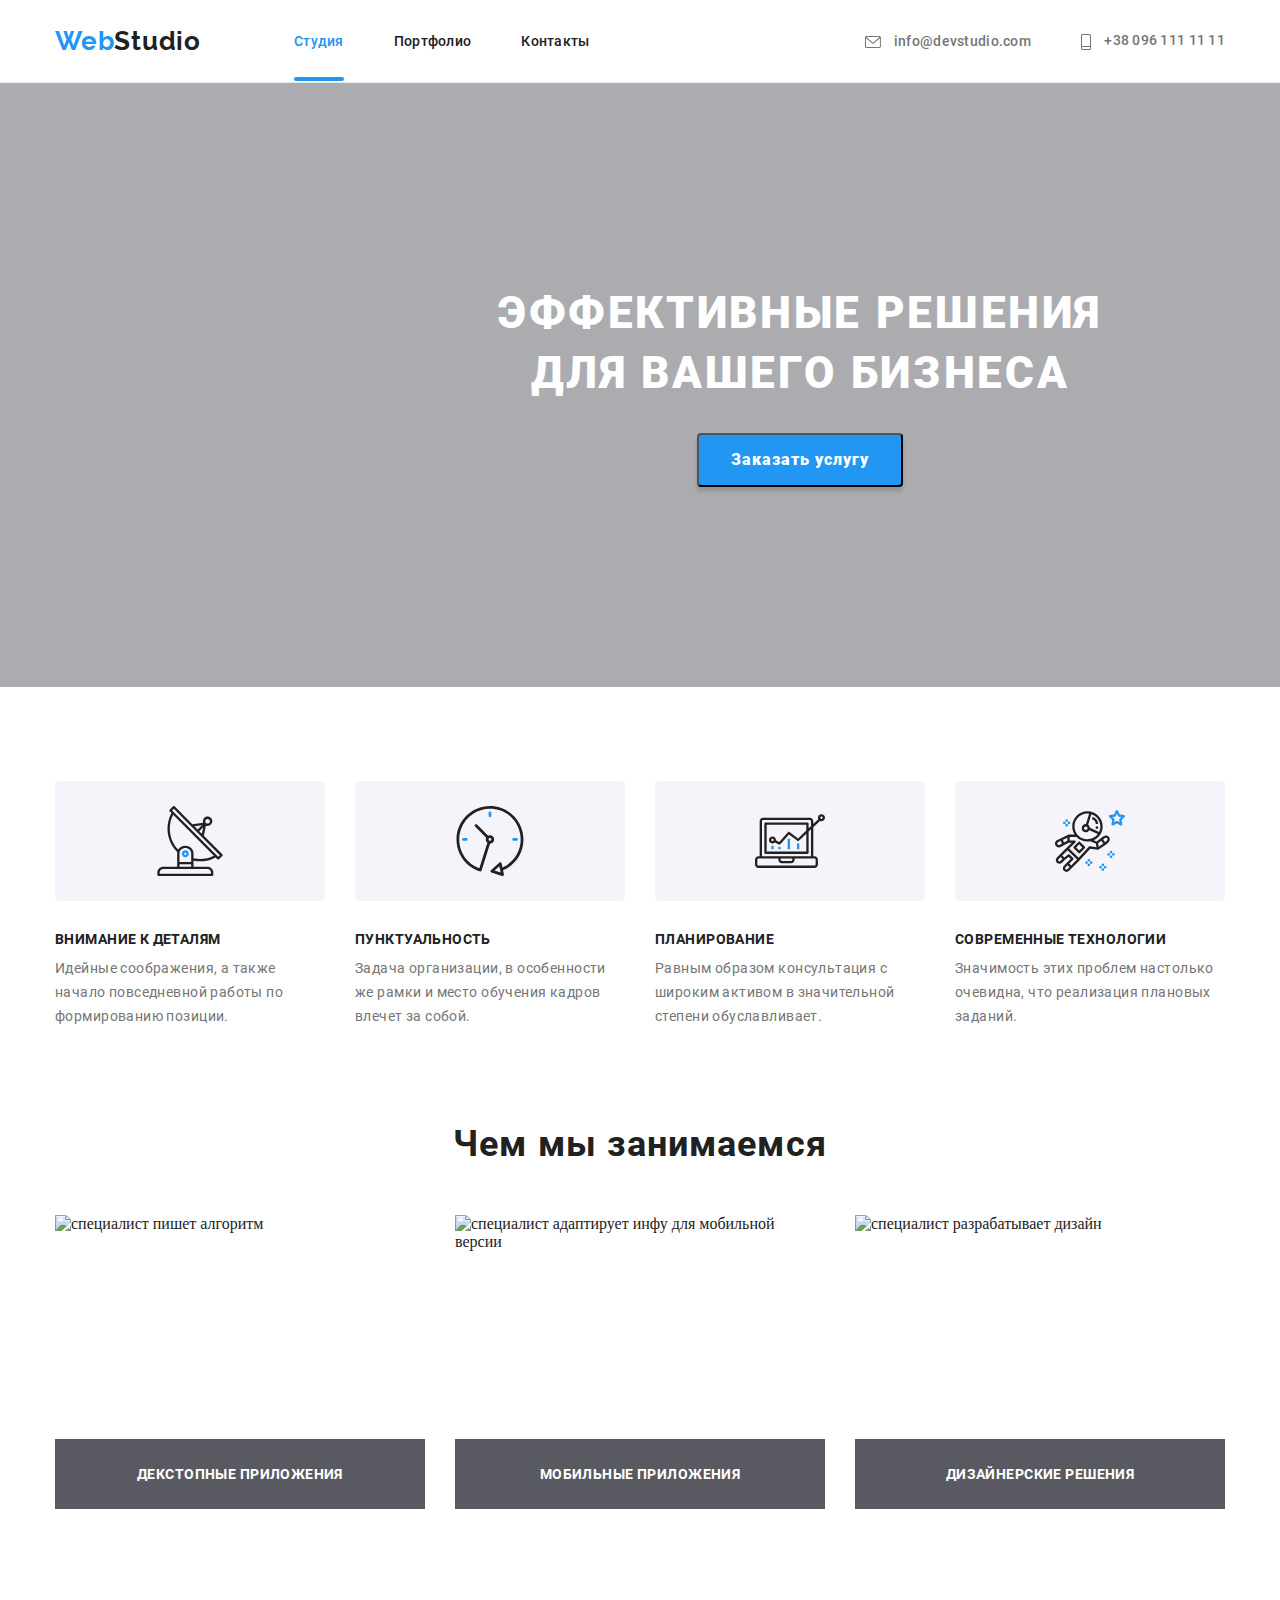
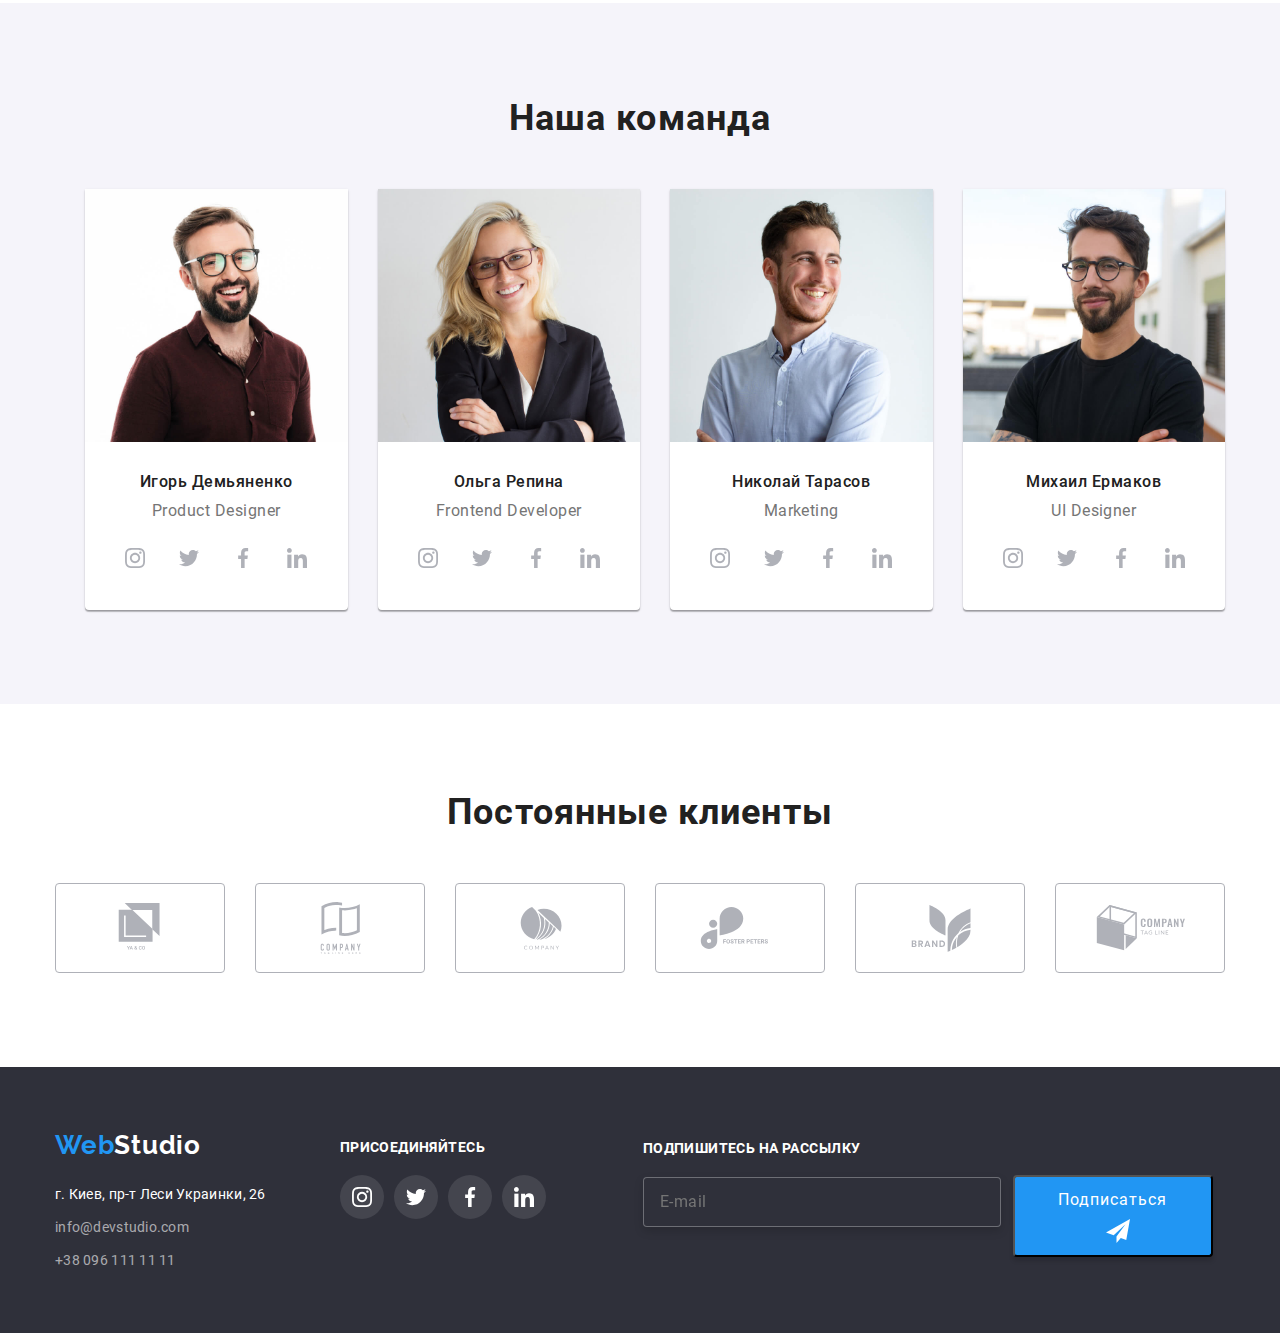
==== index.html @ b51aee2c "Create index.html" ====
<!DOCTYPE html>
<html lang="ru">
<head>
    <meta charset="UTF-8">
    <meta name="viewport" content="width=device-width, initial-scale=1.0">
    <title>WebStudio</title>
    <link rel="stylesheet" type="text/css" href="css/normalize.css"/>
    <link rel="stylesheet" href="css/fonts.css">
    <link rel="stylesheet" href="css/styles.css">
</head>
<body>
    <header class="header">
        <div class="container header-line">

        <!--navigation-->

        <nav class="site-nav">
    <a class="logo-link" href="./index.html" aria-label="логотип сайта">
    <span class="logo-web">Web</span><span class="logo-s">Studio</span> 
    </a>
   
   <ul class="site-nav-list">

       <li class="site-nav-list-item">
           <a class="site-nav-list-link is-current" href="./index.html"> Студия</a>
       </li>

       <li class="site-nav-list-item">
           <a class="site-nav-list-link" href="./portfolio.html">Портфолио</a>
       </li>

       <li class="site-nav-list-item">
           <a class="site-nav-list-link" href="#">Контакты</a>
       </li>

   </ul>   
        </nav> 

        <!--contacts-top-page-->
        
        <address class="address-top">
           <a class="address-mail" href="mailto:info@devstudio.com">
            <svg class="address-mail-icon">
                <use href="./images/sprite.svg#icon-envelope"> </use>
            </svg> info@devstudio.com
           </a>
           <a class="address-tel" href="tel:+380961111111">
            <svg class="address-tel-icon">
                <use href="./images/sprite.svg#icon-vector"> </use>
            </svg> +38 096 111 11 11
           </a>
       </address>  

    </div>

       </header>

       
    <main>

<!--slogan-->

<section class="slogan">
<div class="container">
        <h1 class="slogan-title" >Эффективные решения</br>для вашего бизнеса</h1> 

<!--modal-window--> 
        
        <button class="slogan-btn-order" type="button" data-modal-open="">Заказать услугу</button>

        <div class="backdrop is-hidden" data-modal="">

            <div class="modal">
                <p class="modal-text">Оставьте свои данные, мы вам перезвоним</p>
                <form class="modal-form">

                    <label class="modal__form-field">
                        Имя
                        <span class="modal__form-input-wrapper">
                            <input type="text" name="user_name" class="modal__form-input">
                            <span class="modal__form-icon"><svg class="modal-icon">
                                <use href="./images/sprite_.svg#icon-person"> </use>
                            </svg> </span>
                        </span>
                    </label>

                    <label class="modal__form-field">
                        Телефон
                        <span class="modal__form-input-wrapper">
                            <input type="tel" name="user_tel" class="modal__form-input">
                            <span class="modal__form-icon"><svg class="modal-icon">
                                <use href="./images/sprite_.svg#icon-phone-black"> </use>
                            </svg> </span>
                    </label>

                    <label class="modal__form-field">
                        Почта
                        <span class="modal__form-input-wrapper">
                            <input type="e-mail" name="e-mail" class="modal__form-input">
                            <span class="modal__form-icon"><svg class="modal-icon">
                                <use href="./images/sprite_.svg#icon-email"> </use>
                            </svg> </span>
                    </label>

                    <label class="modal__form-field-comment">
                        Комментарий
                        <textarea class="modal__form-message" name="user_message" placeholder="Введите текст"></textarea>
                    </label>

                
                    <input id="user-policy" type="checkbox" name="user_policy" value="accept-policy"
                        class="modal__form-policy visually-hidden"> 

                    <label for="user-policy" class="modal__form-policy-text"> Соглашаюсь с рассылкой и принимаю <a
                            href="#">Условия
                            договора</a></label>

                    <button type="submit" class="modal__form-btn">Отправить</button>
                
                </form>
    
    
            <button class="slogan-btn-order-close" type="button" data-modal-close="">
            
            <svg class="close-window">
                <use href="./images/sprite_.svg#icon-close"> </use>    
            </svg>   
            </button>
        </div>
        </div>

    </div>   
</section> 

    


<!--advantages-->
<section class="advantages-section">
    <div class="container">

    <h2 hidden class="advantages-title"> Наши преимущества</h2>
    
    <ul class="advantages-list">

   <li class="advantages-list-item">
       <div class="advantages-icon">
       <svg class="advantages-list-icon">
       <use href="./images/sprite.svg#icon-antenna"> </use>
    </svg> </div> 
        <h3 class="advantages-list-title">ВНИМАНИЕ К ДЕТАЛЯМ</h3>
        <p class="advantages-description">Идейные соображения, а также начало повседневной работы по формированию позиции.</p></li>

    <li class="advantages-list-item">
        <div class="advantages-icon">
        <svg class="advantages-list-icon">
        <use href="./images/sprite.svg#icon-clock"> </use>
    </svg> </div>     
        <h3 class="advantages-list-title">ПУНКТУАЛЬНОСТЬ</h3>
        <p class="advantages-description">Задача организации, в особенности же рамки и место обучения кадров влечет за собой.</p></li>

    <li class="advantages-list-item">
        <div class="advantages-icon">
        <svg class="advantages-list-icon">
            <use href="./images/sprite.svg#icon-diagram"> </use>
        </svg> </div> 
        <h3 class="advantages-list-title">ПЛАНИРОВАНИЕ</h3>
        <p class="advantages-description">Равным образом консультация с широким активом в значительной степени обуславливает.</p></li>
              
    <li class="advantages-list-item">
        <div class="advantages-icon">
        <svg class="advantages-list-icon">
            <use href="./images/sprite.svg#icon-astronaut"> </use>
                 </svg>  </div>
        <h3 class="advantages-list-title">СОВРЕМЕННЫЕ ТЕХНОЛОГИИ</h3>
    <p class="advantages-description">Значимость этих проблем настолько очевидна, что реализация плановых заданий.</p></li>

</ul>

</div>   
</section>

<!--activity-->
<section class="activity-section">
    <div class="container">

    <h2 class="activity-title">Чем мы занимаемся</h2>
    <ul class="activity-list">

        <li class="activity-list-item">
            <div class="activity-list-container">
            <img class="activity-list-img" src="./images/activity/pc_.jpg" alt="специалист пишет алгоритм" width="370"
            height="294"/>
            <p class="activity-list-description">Декстопные приложения</p>
    </div> 
</li>
 
        <li class="activity-list-item">
            <div class="activity-list-container"> 
            <img class="activity-list-img" src="./images/activity/s_phone_.jpg" alt="специалист адаптирует инфу для мобильной версии" width="370"
            height="294"/>
            <p class="activity-list-description">Мобильные приложения</p>
    </div>
</li>

        <li class="activity-list-item"> 
            <div class="activity-list-container">
            <img class="activity-list-img" src="./images/activity/table_.jpg" alt="специалист разрабатывает дизайн" width="370"
            height="294"/>
            <p class="activity-list-description">Дизайнерские решения</p>
      
    </div>
</li>

    </ul>

</div>   
</section>

<!--team-->
<section class="team-section">
    <div class="container">

    <h2 class="team-title">Наша команда</h2>

    <div class="team-container">

    <ul class="team-list">
        <li class="team-list-item">
        <article class="team-card">
            
            <img class="team-member-img" src="./images/team/demyanenko.jpg" alt="разработчик продукта" width="270" height="260" />
            <h3 class="team-member-name">Игорь Демьяненко</h3>
            <p class="team-member-prof" lang="en">Product Designer</p>
       
            <ul class="social-list">
                <li class="social-list-item">
                    <a class="social-list-link" href="">
                    <svg class="social-list-icon">
                        <use href="./images/sprite.svg#icon-instagram"> </use>
                    </svg>  
                    </a>
                </li>

                <li class="social-list-item">
                    <a class="social-list-link" href="">
                         <svg class="social-list-icon">
                        <use href="./images/sprite.svg#icon-twitter"> </use>
                    </svg> 
                        
                    </a>
                </li>

                <li class="social-list-item">
                    <a class="social-list-link" href="">
                         <svg class="social-list-icon">
                        <use href="./images/sprite.svg#icon-facebook"> </use>
                    </svg> 
                        
                    </a>
                </li>
 
                <li class="social-list-item">
                    <a class="social-list-link" href="">
                         <svg class="social-list-icon">
                        <use href="./images/sprite.svg#icon-linkedin"> </use>
                    </svg>  

                    </a>
                </li>
            </ul>
        
     </article>
        </li>

        <li class="team-list-item">
        <article class="team-card">
             
            <img class="team-member-img" src="./images/team/repina.jpg" alt="разработчик" width="270" height="260" />
            <h3 class="team-member-name">Ольга Репина</h3>
            <p class="team-member-prof" lang="en">Frontend Developer</p>

            <ul class="social-list">
                <li class="social-list-item">
                    <a class="social-list-link" href="">
                    <svg class="social-list-icon">
                        <use href="./images/sprite.svg#icon-instagram"> </use>
                    </svg>  
                    </a>
                </li>

                <li class="social-list-item">
                    <a class="social-list-link" href="">
                         <svg class="social-list-icon">
                        <use href="./images/sprite.svg#icon-twitter"> </use>
                    </svg> 
                        
                    </a>
                </li>

                <li class="social-list-item">
                    <a class="social-list-link" href="">
                         <svg class="social-list-icon">
                        <use href="./images/sprite.svg#icon-facebook"> </use>
                    </svg> 
                        
                    </a>
                </li>
 
                <li class="social-list-item">
                    <a class="social-list-link" href="">
                         <svg class="social-list-icon">
                        <use href="./images/sprite.svg#icon-linkedin"> </use>
                    </svg>  

                    </a>
                </li>
            </ul>
        
       
        </article>
        </li>

        <li class="team-list-item">
        <article class="team-card">
             
            <img class="team-member-img" src="./images/team/tarasov.jpg" alt="маркетолог" width="270" height="260" />
            <h3 class="team-member-name">Николай Тарасов</h3>
            <p class="team-member-prof" lang="en">Marketing</p>

            <ul class="social-list">
                <li class="social-list-item">
                    <a class="social-list-link" href="">
                    <svg class="social-list-icon">
                        <use href="./images/sprite.svg#icon-instagram"> </use>
                    </svg>  
                    </a>
                </li>

                <li class="social-list-item">
                    <a class="social-list-link" href="">
                         <svg class="social-list-icon">
                        <use href="./images/sprite.svg#icon-twitter"> </use>
                    </svg> 
                        
                    </a>
                </li>

                <li class="social-list-item">
                    <a class="social-list-link" href="">
                         <svg class="social-list-icon">
                        <use href="./images/sprite.svg#icon-facebook"> </use>
                    </svg> 
                        
                    </a>
                </li>
 
                <li class="social-list-item">
                    <a class="social-list-link" href="">
                         <svg class="social-list-icon">
                        <use href="./images/sprite.svg#icon-linkedin"> </use>
                    </svg>  

                    </a>
                </li>
            </ul>
        
        </article>
        </li>

        <li class="team-list-item">
        <article class="team-card">
               
            <img class="team-member-img" src="./images/team/ermakov.jpg" alt="дизайнер" width="270" height="260" />
            <h3 class="team-member-name">Михаил Ермаков</h3>
            <p class="team-member-prof" lang="en">UI Designer</p>

            <ul class="social-list">
                <li class="social-list-item">
                    <a class="social-list-link" href="">
                    <svg class="social-list-icon">
                        <use href="./images/sprite.svg#icon-instagram"> </use>
                    </svg>  
                    </a>
                </li>

                <li class="social-list-item">
                    <a class="social-list-link" href="">
                         <svg class="social-list-icon">
                        <use href="./images/sprite.svg#icon-twitter"> </use>
                    </svg> 
                        
                    </a>
                </li>

                <li class="social-list-item">
                    <a class="social-list-link" href="">
                         <svg class="social-list-icon">
                        <use href="./images/sprite.svg#icon-facebook"> </use>
                    </svg> 
                        
                    </a>
                </li>
 
                <li class="social-list-item">
                    <a class="social-list-link" href="">
                         <svg class="social-list-icon">
                        <use href="./images/sprite.svg#icon-linkedin"> </use>
                    </svg>  

                    </a>
                </li>
            </ul>
        
       
        </article>
        </li>
    </ul>
</div>
</div>
</section>

<section class="clients">
    <div class="container">

<!--clients-->

<h2 class="clients-title">Постоянные клиенты</h2>

<ul class="clients-list">

    <li class="clients-list-item">
        <a class="clients-list-link" href="">
             <svg class="clients-list-icon">
            <use href="./images/sprite.svg#icon-logo"> </use>
        </svg> 
        </a>
    </li>


    <li class="clients-list-item">
        <a class="clients-list-link" href="">
             <svg class="clients-list-icon">
            <use href="./images/sprite.svg#icon-logo2"> </use>
        </svg> 
        </a>
    </li>

    <li class="clients-list-item">
        <a class="clients-list-link" href="">
             <svg class="clients-list-icon">
            <use href="./images/sprite.svg#icon-logo3"> </use>
        </svg> 
        </a>
    </li>

    <li class="clients-list-item">
        <a class="clients-list-link" href="">
             <svg class="clients-list-icon">
            <use href="./images/sprite.svg#icon-logo4"> </use>
        </svg> 
        </a>
    </li>

    <li class="clients-list-item">
        <a class="clients-list-link" href="">
             <svg class="clients-list-icon">
            <use href="./images/sprite.svg#icon-logo5"> </use>
        </svg> 
        </a>
    </li>

    <li class="clients-list-item">
        <a class="clients-list-link" href="">
             <svg class="clients-list-icon">
            <use href="./images/sprite.svg#icon-logo6"> </use>
        </svg> 
        </a>
    </li>


</ul>
    </div>
</section>


</main>







<footer class="footer">

    <div class="container"> 

        <div class="footer-info">

       <!--logo-->

       <a class="footer-logo-link" href="./index.html" aria-label="логотип сайта">
           <span class="footer-logo-web">Web</span><span class="footer-logo-s">Studio</span>
      </a>

        <!--contacts-down-page-->
     
       <address class="address">

       <ul class="contacts-list">
           
       <li class="contacts-list-item">
           <a class="contacts-list-link-address" href="https://goo.gl/maps/fECj5E4mMDFayc1R9" target="_blank">г. Киев, пр-т Леси Украинки, 26
           </a>
       </li>

       <li class="contacts-list-item">
           <a class="contacts-list-link-mail" href="mailto:info@devstudio.com">info@devstudio.com</a>
        </li>

        <li class="contacts-list-item">
            <a class="contacts-list-link-tel" href="tel:+380961111111">+38 096 111 11 11</a>
        </li>    
     </li>    
        </li>    
     </li> 
   
        </li>    

        </div>

       </address>
</li>

<div class="footer-info-soc"> 
    <h3 class="footer-social-title">Присоединяйтесь</h3>

       <ul class="footer-social-list">
      

        <li class="footer-social-list-item">
            <a class="footer-social-list-link" href="">
                 <svg class="footer-social-list-icon">
                <use href="./images/sprite.svg#icon-instagram"> </use>
            </svg> 
                
            </a>
        </li>

        <li class="footer-social-list-item">
            <a class="footer-social-list-link" href="">
            <svg class="footer-social-list-icon">
                <use href="./images/sprite.svg#icon-twitter"> </use>
            </svg>  
            </a>
        </li>

        <li class="footer-social-list-item">
            <a class="footer-social-list-link" href="">
                 <svg class="footer-social-list-icon">
                <use href="./images/sprite.svg#icon-facebook"> </use>
            </svg> 
                
            </a>
        </li>

        <li class="footer-social-list-item">
            <a class="footer-social-list-link" href="">
                 <svg class="footer-social-list-icon">
                <use href="./images/sprite.svg#icon-linkedin"> </use>
            </svg>  

            </a>
        </li>

    </li>

    </div>

    <div class="footer-form-container">
       
        <form class="footer-form" autocomplete="off">

            <div class="form-group">


            <label class="footer-label" for="email">Подпишитесь на рассылку
            
            <input class="footer-input"
            type="email" name="email" placeholder="E-mail">
            <button class="footer-form-btn" type="submit"> 
                Подписаться
            
               <svg class="icon-send">
                   <use href="./images/sprite_.svg#icon-send"> </use>
               </svg>   
            </button> 
        </label>
    

    </div>

        </form>



    </div>


   </div>
  

       </footer>      


       <script src="./js/modal.js"></script>
</body>
</html>
---- css/fonts.css ----
@font-face {
    font-family: "Raleway"; 
    font-style: normal;
    font-weight: 700;
    font-display: swap;
    src:  url("../fonts/Raleway-Bold.woff") format("woff");}

@font-face {
    font-family: "Roboto"; 
    font-style: normal;
    font-weight: 700;
    font-display: swap; 
    src: url("../fonts/Roboto-Bold.woff") format("woff");}

@font-face {
    font-family: "Roboto";  
    font-style: normal;
    font-weight: 400;
    text-align: center;
    font-display: swap;
    src: url("../fonts/Roboto-Regular\ \(1\).woff") format("woff");}

@font-face {
    font-family: "Roboto"; 
    font-style: normal;
    font-weight: 500;
    font-display: swap;
    src: url("../fonts/Roboto-Medium.woff") format("woff");} 

  @font-face {
    font-family: "Roboto"; 
    font-style: normal;
    font-weight: 900;
    font-display: swap;
    src: url("../fonts/Roboto-Black.woff") format("woff");}
---- css/styles.css ----
:root {
--main-color:  #212121;
--accent-color: #2196F3;
--card-set-gap: 30px;
}


.visually-hidden {
    position: absolute !important;
    clip: rect(1px 1px 1px 1px);
    
    clip: rect(1px, 1px, 1px, 1px);
    padding: 0 !important;
    border: 0 !important;
    height: 1px !important;
    width: 1px !important;
    overflow: hidden;
}

body {
    color: var(--main-color);
  }
  
  .address, .contacts {
    font-style: normal;
  }
  html {
    box-sizing: border-box;
  }
  *, 
  *::before, 
  *::after {
    box-sizing: inherit;
    margin: 0;
    padding: 0;
  }
  h1,
  h2,
  h3,
  h4,
  h5,
  h6,
  p {
    margin: 0;
  }
  
  img {
    display: block;
    max-width: 100%;
    height: auto;
  }

  .container {
    width: 1200px;
    padding-left: 15px;
    padding-right: 15px;
  
    margin-left: auto;
    margin-right: auto;
  }
  
                        
                             /*=======navigation=======*/
.header{
    align-items: center;
    display: flex;
    border-bottom: 1px solid #ECECEC; 
}

.header-line {
    display: flex;
}


.site-nav{
    display: flex;
}

.site-nav-list{
    display: flex;
    align-items: center;

    padding: 0;
    margin: 0;
    list-style-type: none;
}

.site-nav-list-item{
    margin-right: 50px;
}
.site-nav-list-item:last-child{
    margin-right: 0;
}

.site-nav-list-item{
    align-items: center;
    list-style-type: none;}

.site-nav-list-link {
    font-family:"Roboto";
    font-weight: 500;
    font-size: 14px;
    line-height: 1.142;
    letter-spacing: 0.02em;
    color: #212121;
    text-decoration:none;
    transition: 250ms cubic-bezier(0.4, 0, 0.2, 1); 

    position: relative;

    display: block;
    padding-top: 32px;
    padding-bottom: 32px;
}
    
.is-current::before {
    content: '';
    font-size: 40px;
    border-radius: 2px;
    background-color: #2196F3;
    height: 4px;
    width: 100%;
    position: absolute;
    top: 76px;
    left: 0;
    display: inline-block;
}

.site-nav-list-link.is-current{
    color: var(--accent-color);
    text-decoration:none;
}    

.site-nav-list-link:hover:before,
.site-nav-list-link:focus:before{

content: '';
font-size: 40px;
border-radius: 2px;
background-color: #2196F3;
height: 4px;
width: 100%;
position: absolute;
top: 76px;
left: 0;
display: inline-block;

}

.site-nav-list-link:hover,
.site-nav-list-link:focus{
    color: var(--accent-color);
}


.logo-web{
    font-family: "Raleway";
    font-weight: 700;
    font-size: 26px;
    line-height: 1.385;
    letter-spacing: 0.03em;
    color: #2196F3;}
.logo-s{
    font-family: "Raleway";
    font-weight: 700;
    font-size: 26px;
    line-height: 1.385;
    letter-spacing: 0.03em;
    color:var(--main-color);

    margin-right: 93px;
}

.logo-link { 
    display: block;
    padding-top: 23px;
    padding-bottom: 23px;

    font-family: "Raleway";
    font-weight: 700;
    font-size: 26px;
    line-height: 1.385;
    letter-spacing: 0.03em;
    text-decoration:none;
    transition: 250ms cubic-bezier(0.4, 0, 0.2, 1);
}

.logo-link:hover,
.logo-link:focus  
{
color: var(--accent-color);
}

                             /*=======contacts-top-page=======*/
 .address-top{
     display: flex;
     align-items: center;
     justify-content: flex-end;
     margin-left: auto;
     text-decoration:none;
     font-style: normal;
    
 }

 .address-mail, .address-tel {
    display: inline-block;
    padding-top: 32px;
    padding-bottom: 32px;
    align-items: center;
    text-align: center;
    vertical-align: middle;

    font-family:"Roboto";
    font-weight: 500;
    font-size: 14px;
    line-height: 1.142;
    letter-spacing: 0.02em;
    color: #757575;   
    text-decoration:none;
    transition: 250ms cubic-bezier(0.4, 0, 0.2, 1);
    
}

.address-mail{
    margin-right: 50px;    
}
 
.address-mail-icon{
    margin: 0;
    padding: 0;
    width: 16px;
    height: 12px;
    fill:#757575;
    margin-right: 10px;

    vertical-align: middle;
    
}

.address-tel-icon{
    margin: 0;
    padding: 0;
    width: 10px;
    height: 16px;
    fill:#757575;
    margin-right: 10px;

    vertical-align: middle;
}

.address-mail:hover .address-mail-icon, 
 .address-mail:focus .address-mail-icon,
 .address-tel:hover .address-tel-icon,
 .address-tel:focus .address-tel-icon{
     fill: #2196F3;
 }

 .address-mail:hover, 
 .address-mail:focus,
 .address-tel:hover,
 .address-tel:focus{
color: #2196F3;
 }

                             /*=======contacts-down-page=======*/

.footer{
    
    background: #2F303A;
    margin: 0;
    padding: 0;
    padding-bottom: 60px;
    padding-top: 60px;
    display: flex;    
}  


.footer-info, .footer-info-soc{
    margin: 0;
    padding: 0;
    display: inline-block; 
    margin-right: 70px;

    vertical-align: top;
}
.footer-info-soc{
    margin-right: 93px;
    margin-top: 12px;
}

.footer-form-container{
    margin: 0;
    padding: 0;
    margin-top: 12px;
    width: 570px;
    display: inline-block;

}


.footer-label{
position: absolute;
font-family: Roboto;
font-style: normal;
font-weight: bold;
font-size: 14px;
line-height: 1.14;
letter-spacing: 0.03em;
text-transform: uppercase;

color: #FFFFFF;
}

.form-group{
position: relative;
}

.footer-input{
margin-top: 20px;

height: 50px;
width: 358px;
padding-left: 16px;

position: relative;

vertical-align: middle;

border: 1px solid rgba(255, 255, 255, 0.3);
box-sizing: border-box;
filter: drop-shadow(0px 4px 4px rgba(0, 0, 0, 0.15));
border-radius: 4px;

background-color: #2F303A;

font-family: Roboto;
font-style: normal;
font-weight: normal;
font-size: 16px;
line-height: 1.25px;


align-items: center;
letter-spacing: 0.03em;

color: rgba(255, 255, 255, 0.6)
}

.footer-form-btn{
padding: 0;
margin: 0;
position: absolute;
margin-left: 12px;
left: 100%;
top: 34px;    
display: inline-block;    

vertical-align: middle;

min-width: 200px;

padding-top: 8px;
padding-bottom: 10px;
padding-left: 28px;
padding-right: 28px;
background-color:  #2196F3;

font-family: Roboto;
font-style: normal;
font-size: 16px;
line-height: 1.88;
letter-spacing: 0.06em;
    
color: #FFFFFF;

box-shadow: 0px 4px 4px rgba(0, 0, 0, 0.15);
border-radius: 4px;
}

.icon-send{
    margin: 0;
    padding: 0;
    width: 24px;
    height: 24px;

    fill: #FFFFFF;

    margin-left: 10px;

    vertical-align: middle;
}

.footer-input{
    display: block;
   
}

.address{
    display: block;   
    margin-right: auto;
    
    margin-top: 0px;
}

 .footer-logo-web{
    margin: 0;
    padding: 0;

    font-family: "Raleway";
    font-weight: 700;
    font-size: 26px;
    line-height: 1.385;
    letter-spacing: 0.03em;
    color: #2196F3;
}

.footer-logo-s{
    margin: 0;
    padding: 0;

    font-family: "Raleway";
    font-weight: 700;
    font-size: 26px;
    line-height: 1.385;
    letter-spacing: 0.03em;
    color: #FFFFFF;
}
                            
.footer-logo-link { 
    font-family: "Raleway";
    font-weight: 700;
    font-size: 26px;
    line-height: 1.385;
    letter-spacing: 0.03em;
    text-decoration:none;

    margin-bottom: 20px;
    padding: 0;

    display: block;
    transition: 250ms cubic-bezier(0.4, 0, 0.2, 1);
}
                            
.footer-logo-link:hover,
.footer-logo-link:focus {
    color: var(--accent-color);
}

.contacts-list{
    padding: 0;
    margin: 0;
    list-style-type: none;
}
                            
.contacts-list-link-mail,.contacts-list-link-tel {
    font-family: "Roboto";
    font-weight: 400;
    font-size: 14px;
    line-height: 1.714;
    letter-spacing: 0.02em;
    text-decoration:none;
    color:rgba(255, 255, 255, 0.6); 
    
    display: block;
    margin-top: 9px;
    margin-bottom: 0;
    transition: 250ms cubic-bezier(0.4, 0, 0.2, 1);
}
 .contacts-list-link-address{
    font-family: "Roboto";
    font-weight: 400;
    font-size: 14px;
    line-height: 1.714;
    letter-spacing: 0.02em;
    text-decoration:none;
    color:#FFFFFF; 
    
    display: block;
    margin: 0;
    padding: 0;
    transition: 250ms cubic-bezier(0.4, 0, 0.2, 1);
}
.contacts-list-link-mail:focus,
.contacts-list-link-mail:hover, 
.contacts-list-link-tel:focus,
.contacts-list-link-tel:hover,
.contacts-list-link-address:hover,
.contacts-list-link-address:focus{
    color: var(--accent-color);
}                             

.footer-social-title{
margin: 0;
padding: 0;

font-family: Roboto;
font-weight: 700;
font-size: 14px;
line-height: 1.143;
letter-spacing: 0.03em;
text-align: left;
text-transform: uppercase;
color: #FFFFFF;

margin-bottom: 20px;
}

.footer-social-list{
    padding: 0;
    margin: 0;
    display: flex;
    justify-content: center;
    margin-left: auto;
    margin-right: auto; 
}

.footer-social-list-item{
    display: flex;
    align-items: center;
}

.footer-social-list-item:not(:last-child) {
    margin-right: 10px;
}

.footer-social-list-link{
    display: flex;
    justify-content: center;
    align-items: center;

    width: 44px;
    height: 44px;

    border-radius: 50%;

    background-color:rgba(255, 255, 255, 0.1);
    transition: 250ms cubic-bezier(0.4, 0, 0.2, 1);  
}

.footer-social-list-icon{
    width: 20px;
    height: 20px;
    fill: #fff; 
}

.footer-social-list-link:hover, 
.footer-social-list-link:focus{
    background-color: #2196F3;
}

.footer-social-list-link:hover .footer-social-list-icon,
 .footer-social-list-link:focus .footer-social-list-icon {
    fill: #fff;    
}




                               /*=======PORTFOLIO=======*/

.products{
    margin: 0;
    padding-top: 94px;
    padding-bottom: 94px;
    

}

.filters-list{
    padding: 0;
    margin-bottom: 50px;

    list-style-type: none;
    
    display: flex;
    text-align: center;
    justify-content: center;
    align-items: center;
}

.filters-products-btn,.filters-sites-btn,
.filters-app-btn,.filters-design-btn,
.filters-marketing-btn{
    font-family: "Roboto";
    font-weight: 500;
    font-size: 16px;
    line-height: 1.625;
    letter-spacing: 0.03em;
    border-radius: 4px;
    color: var(--main-color);
    background-color: #F5F4FA;
    border: #F5F4FA;
   

    padding-top: 6px;
    padding-bottom: 6px;
    padding-right: 22px;
    padding-left: 22px;
    transition: 250ms cubic-bezier(0.4, 0, 0.2, 1);
}

.filters-products-btn,.filters-sites-btn,
.filters-app-btn,.filters-design-btn{
    margin-right: 8px;
}
.filters-marketing-btn{
    margin-right: 0;
}

.filters-products-btn:focus,.filters-products-btn:hover,
.filters-sites-btn:focus,.filters-sites-btn:hover,
.filters-app-btn:focus, .filters-app-btn:hover,
.filters-design-btn:focus,.filters-design-btn:hover,
.filters-marketing-btn:focus, .filters-marketing-btn:hover{
    color: #FFFFFF;
    background-color: #2196F3;
    box-shadow: 0px 3px 1px rgba(0, 0, 0, 0.1), 0px 1px 2px rgba(0, 0, 0, 0.08), 0px 2px 2px rgba(0, 0, 0, 0.12);
    border-radius: 4px;
}




                             /*=======products-types=======*/
 .products-types-img-link{
    text-decoration:none;
    display: inline-block;
    transition: 250ms cubic-bezier(0.4, 0, 0.2, 1);
 }
 .products-title{
    padding: 0;
    margin: 0;

    font-family: "Roboto";
    font-weight: 700;
    font-size: 18px;
    line-height: 2;
    letter-spacing: 0.06em;
    color: var(--main-color);
 }           
 
 .products-types-definition{
    font-family: Roboto;
    font-weight: 400;
    font-size: 16px;
    line-height: 1.185;
    letter-spacing: 0.03em;
    color: #757575;

    margin-top: 4px;
 }
 
 .products-types-list{
    padding: 0;
    margin: 0;

    margin-left: calc(-1 * var(--card-set-gap));
    margin-top: calc(-1 * var(--card-set-gap));

    list-style-type: none;

    display: flex;
    flex-wrap: wrap;
}

.products-types-list-item{
    flex-basis: calc(100% / 3 - var(--card-set-gap));
    margin-left: var(--card-set-gap);
    margin-top: var(--card-set-gap);

    border: 1px solid #EEEEEE;}

.products-card-content{
    padding: 20px 24px 24px 20px;
}


 .products-types-img-link:hover {
    transform: translateY(0%); 
    border: 1px solid #EEEEEE;
    box-sizing: border-box;
    box-shadow: 0px 1px 1px rgba(0, 0, 0, 0.12), 
    0px 4px 4px rgba(0, 0, 0, 0.06),
    1px 4px 6px rgba(0, 0, 0, 0.16);
}

.products-types-img-link:focus{
    transform: translateY(0%);
    box-shadow: 0px 1px 1px rgba(0, 0, 0, 0.12), 
    0px 4px 4px rgba(0, 0, 0, 0.06),
    1px 4px 6px rgba(0, 0, 0, 0.16);
}

.prod-img-cont{
position: relative;
overflow: hidden;
}

.products-over-text{
    background: rgba(33, 150, 243, 0.9);
    padding: 63px 24px;
    font-family: 'Roboto';
    font-style: normal;
    font-weight: 400;
    font-size: 18px;
    line-height: 1.555;
    letter-spacing: 0.03em;
    color: #FFFFFF;
    
    position: absolute;
    top: 0;
    left: 0;
    height: 100%;
    transform: translateY(100%);
    transition: 250ms cubic-bezier(0.4, 0, 0.2, 1);
 

}

.products-types-img-link:hover .products-over-text,.products-types-img-link:focus .products-over-text {
    transform: translateY(0%);
    
}


                         /*=======MAIN-PAGE=======*/


                         /*=======to-order=======*/

.slogan{
margin-top: 0;
padding-top: 200px;
text-align: center;

    background-image: linear-gradient(
        rgba(47, 48, 58, 0.4),
        rgba(47, 48, 58, 0.4)),
          url(../images/фон/background-slogan.jpg);
    background-repeat: no-repeat;
    background-size: cover;
    background-position: center;
    width: 1600px;
    margin-left: auto;
    margin-right: auto;
    
}

.slogan-title{
font-family: Roboto;
font-weight: 900;
font-size: 44px;
line-height: 1.364;
letter-spacing: 0.06em;
text-align: center;
text-transform: uppercase;
color: #FFFFFF;

margin-bottom: 30px;

}
.slogan-btn-order{
padding-top: 10px;
padding-bottom: 10px;
padding-right: 32px;
padding-left: 32px;
margin-bottom: 200px;



font-family: Roboto;
font-weight: 900;
font-size: 16px;
line-height: 1.875;
display: inline-block;
align-items: center;
text-align: center;
letter-spacing: 0.06em;
color: #FFFFFF;

background: #2196F3;
box-shadow: 0px 4px 4px rgba(0, 0, 0, 0.15);
border-radius: 4px;}

.modal{
    display: block;

    position: absolute;
    top: 50%;
    left: 50%;
    transform: translate(-50%, -50%);
    width: 528px;
    min-height: 581px;
    background-color: #FFFFFF;
    margin: 0 auto;
    box-shadow: 0 1px 3px rgba(0, 0, 0, 0.12), 0 1px 1px rgba(0, 0, 0, 0.14), 0 2px 1px rgba(0, 0, 0, 0.2);
    border-radius: 4px;
}

.is-hidden{
    opacity: 0;
    visibility: hidden;
    pointer-events: none;
    transition: 250ms cubic-bezier(0.4, 0, 0.2, 1);
}

.slogan-btn-order-close{ 
    width: 30px;
    height: 30px; 
    display: flex;
    justify-content: center;
    align-items: center;
    position: absolute;
    top: 8px;
    right: 8px;

    background-color: #FFFFFF;
    border: 1px solid rgba(0, 0, 0, 0.1);
    border-radius: 50%;
    cursor: pointer;
}  

.close-window{
    width: 18px;
    height: 18px;
}
.slogan-btn-order-close:hover .close-window,
.slogan-btn-order-close:focus .close-window{
    width: 18px;
    height: 18px;
    fill: #2196F3;  
}

.modal {
    position: absolute;
    top: 50%;
    left: 50%;
    transform: translate(-50%, -50%) scale(1);
    
    background-color: #fff;

    padding-left: 40px;
    padding-right: 40px;
    padding-top: 52px;
    padding-bottom: 0px;

    transition: transform 500ms linear 500ms;
}

.modal-text{
font-family: Roboto;
font-style: normal;
font-weight: bold;
font-size: 20px;
line-height: 23px;
text-align: center;
letter-spacing: 0.03em;

color: #212121;

margin-bottom: 12px;
}

.modal__form {
    display: block;
    flex-direction: column;
}
  
  .modal__form-field {
display: block;
margin-bottom: 10px;

text-align: left;

font-family: Roboto;
font-style: normal;
font-weight: normal;
font-size: 12px;
line-height: 1.17;
letter-spacing: 0.01em;

color: #757575;
}

.modal__form-field-comment{
display: block;
margin-bottom: 20px;

text-align: left;

font-family: Roboto;
font-style: normal;
font-weight: normal;
font-size: 12px;
line-height: 1.17;
letter-spacing: 0.01em;
    
color: #757575;
}

  .modal__form-input-wrapper {
    position: relative;
    display: block;
    margin-top: 4px;
  }
  
  .modal__form-input {
    width: 100%;
    height: 40px;
    border: 1px solid rgba(33, 33, 33, 0.2);
    border-radius: 4px;
    padding-left: 42px;
    transition: border-color 250ms linear;
    
  }
  
  .modal__form-input:focus {
    outline: none;
    border-color: var(--accent-color);
  }
  
  .modal__form-input:focus + .modal__form-icon {
    fill: #2196F3;
  }
  
  .modal__form-icon {
    position: absolute;
    top: 50%;
    left: 12px;
    transform: translateY(-50%);
    display: block;
    width: 18px;
    height: 18px;
   
    transition: background-color 250ms linear;
  }

  .modal-icon{
    width: 18px;
    height: 18px;
}

.modal-icon:focus, .modal-icon:hover{
    fill: #2196F3;
}

  .modal__form-message {
    width: 100%;
    height: 120px;
    border: 1px solid rgba(33, 33, 33, 0.2);
    border-radius: 4px;
    padding: 12px 16px;
    margin-top: 4px;
    resize: none;
    transition: border-color 250ms linear;
  }
  
  .modal__form-message:focus {
    outline: none;
    border-color: var(--accent-color);
  }
  
  
  .modal__form-policy-text {
      margin-top: 20px;
    margin-bottom: 30px;
  }

  .modal__form-policy-text::before {
    display: inline-block;
    width: 16px;
    height: 16px;
    outline: 1px solid #000;
    content: "";
    margin-right: 10px;
  }
  
  .modal__form-policy:checked + .modal__form-policy-text::before {
    background-color:#2196F3;
    outline: 1px solid #2196F3;
    border: 1px solid #2196F3;
    background-image: url("../sprite_/check.svg");
  } 
 
  .modal__form-btn {
    padding-top: 10px;
    padding-bottom: 10px;
    padding-right: 56px;
    padding-left: 56px;
    margin-top: 30px;
    
    font-family: Roboto;
    font-weight: 700;
    font-size: 16px;
    line-height: 1.875;
    display: inline-block;
    align-items: center;
    text-align: center;
    letter-spacing: 0.06em;
    color: #FFFFFF;
    
    background: #2196F3;
    box-shadow: 0px 4px 4px rgba(0, 0, 0, 0.15);
    border-radius: 4px;
    border:  #2196F3;
  }
  
  .modal__form-btn:hover,
  .modal__form-btn:focus {
    background-color: var(--accent-color);
    color: #fff;
  }
  


                             /*=======advantages=======*/

.advantages-list {
    padding: 0;
    margin: 0;
    list-style-type: none;

    display: flex;
    flex-wrap: wrap; 
}

.advantages-list-title{
    margin-bottom: 10px;
}

.advantages-section{
    padding-top: 94px;
}

.advantages-list-item{
flex-basis: calc(100%/4-30px);
margin-left: 30px;
width: 270px;
}

.advantages-list-item:first-child{
    margin-left: 0px;  
}

.advantages-list-title{
font-family: Roboto;
font-weight: 700;
font-size: 14px;
line-height: 1.143;
letter-spacing: 0.03em;
text-transform: uppercase;
color: #212121;}

.advantages-description{
font-family: Roboto;
font-weight: 400;
font-size: 14px;
line-height: 1.714;
letter-spacing: 0.03em;
color: #757575;
}

.advantages-icon{
    display: flex;
    justify-content: center;
    align-items: center;

    width: 270px;
    height: 120px;

    background: #F5F4FA;
    border-radius: 4px;
    margin-bottom: 30px;
}

.advantages-list-icon{
    width: 70px;
    height: 70px;
    
}

                              /*=======activity=======*/
.activity-section{
    padding-top: 94px;
    padding-bottom: 94px;
}
.activity-title{
margin-bottom: 50px;

font-family: Roboto;
font-weight: 700;
font-size: 36px;
line-height: 1.167;
text-align: center;
letter-spacing: 0.03em;
color: #212121;
}

.activity-list {
    padding: 0;
    margin: 0;
    list-style-type: none;

    display: flex;
    flex-wrap: wrap;

    margin-left: -30px;
}

.activity-list-item{
flex-basis: calc(100%/3-30px);
margin-left: 30px;
}

.activity-list-container{
    position: relative;
}

.activity-list-description{
    font-family: 'Roboto', sans-serif;
    font-style: normal;
    font-weight: 700;
    font-size: 14px;
    line-height: 1.143;
    text-align: center;
    letter-spacing: 0.03em;
    text-transform: uppercase;
    color: #FFFFFF;
    background: rgba(47, 48, 58, 0.8);
    padding: 27px 82px;
    width: 100%;
    position: absolute;
    bottom: 0;
    left: 0;
}

                              /*=======team=======*/
.team-section{
    margin-top: 0;
    padding-top: 94px;
    padding-bottom: 94px;

    background-color: #F5F4FA;
}
.team-title{
font-family: Roboto;
font-weight: 700;
font-size: 36px;
line-height: 1.167;
text-align: center;
letter-spacing: 0.03em;
color: #212121;

margin-bottom: 50px;
}
                              
.team-list {
    padding: 0;
    margin: 0;
    list-style-type: none;

    display: flex;
}

.team-list-item{
flex-basis: calc(100%/4-30px);
margin-left: 30px;

background-color: #fff;
box-shadow: 0px 1px 3px rgba(0, 0, 0, 0.12), 0px 1px 1px rgba(0, 0, 0, 0.14), 0px 2px 1px rgba(0, 0, 0, 0.2);
border-radius: 0px 0px 4px 4px;
}

.team-member-name{
    margin-top: 0px;
    margin-left: auto;
    margin-right: auto;
    margin-bottom: 10px;
    padding-top: 30px;

    font-family: Roboto;
    font-weight: 500;
    font-size: 16px;
    line-height: 1.188;
    text-align: center;
    letter-spacing: 0.03em;
    color: #212121;
}   

.team-member-prof{
    margin-top: 0px;
    margin-left: auto;
    margin-right: auto;
    margin-bottom: 16px;

    font-family: Roboto;
    font-weight: 400;
    font-size: 16px;
    line-height: 1.188;
    text-align: center;
    letter-spacing: 0.03em;
    color: #757575;    
}  

.social-list{
    padding: 0;
    margin: 0;
    display: flex;
    justify-content: center;
    margin-left: auto;
    margin-right: auto;
    margin-bottom: 30px;
   
}

.social-list-item{
    display: flex;
    align-items: center;
}

.social-list-item:not(:last-child) {
    margin-right: 10px;
  }

.social-list-link{
    display: flex;
    justify-content: center;
    align-items: center;

    width: 44px;
    height: 44px;

    border-radius: 50%;

    background-color: #ffffff;
    transition: 250ms cubic-bezier(0.4, 0, 0.2, 1);    

}

.social-list-icon{
    width: 20px;
    height: 20px;
    fill: #AFB1B8;
}

.social-list-link:hover, 
.social-list-link:focus{
    background-color: #2196F3;
}

.social-list-link:hover .social-list-icon,
 .social-list-link:focus .social-list-icon {
    fill: #fff;
    
}

.clients{
    margin-top: 0;
    padding-top: 87px;
    padding-bottom: 94px;

    background-color:  #fff;
}

.clients-title{
    font-family: Roboto;
    font-weight: 700;
    font-size: 36px;
    line-height: 1.167;
    text-align: center;
    letter-spacing: 0.03em;
    color: #212121;
   
    margin-bottom: 50px;
}

.clients-list{
    padding: 0;
    margin: 0;

    display: flex;

    list-style-type: none;
    justify-content: center;
    align-items: center;

    margin-left: auto;
    margin-right: auto;

}

.clients-list-icon{
    width: 170px;
    height: 90px;
    fill: #AFB1B8;
    transition: 250ms cubic-bezier(0.4, 0, 0.2, 1); 
}

.clients-list-item{
    display: flex;
    align-items: center;
}

.clients-list-item:not(:last-child) {
    margin-right: 30px;
  }
.clients-list-link{
    display: flex;
    justify-content: center;
    align-items: center;

    width: 170px;
    height: 90px;

    border: 1px solid #AFB1B8;
    box-sizing: border-box;
    border-radius: 4px;

    background-color: #ffffff;
    transition: 250ms cubic-bezier(0.4, 0, 0.2, 1);
}

.clients-list-link:hover .clients-list-icon,
.clients-list-link:focus .clients-list-icon{
    fill: #2196F3;
}
.clients-list-link:hover,.clients-list-link:focus{
border: 1px solid #2196F3;
box-sizing: border-box;
border-radius: 4px;
}
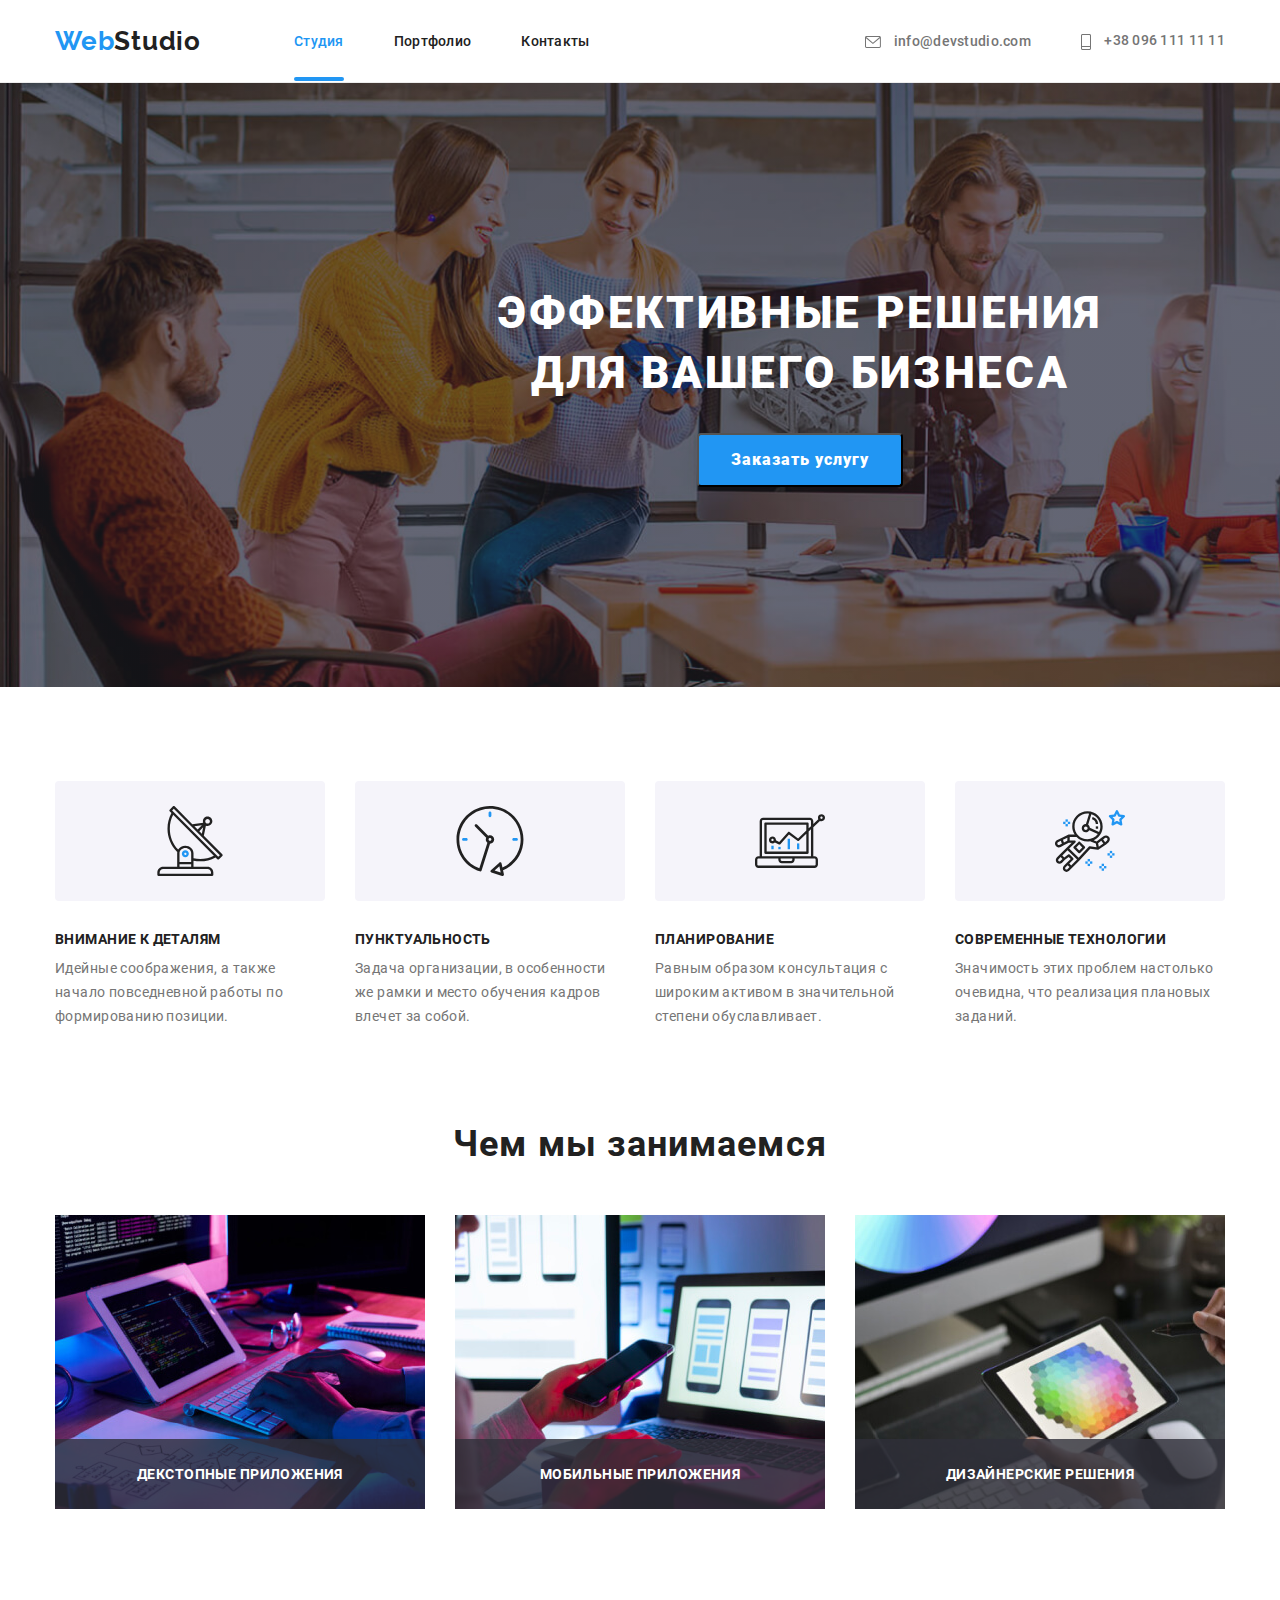
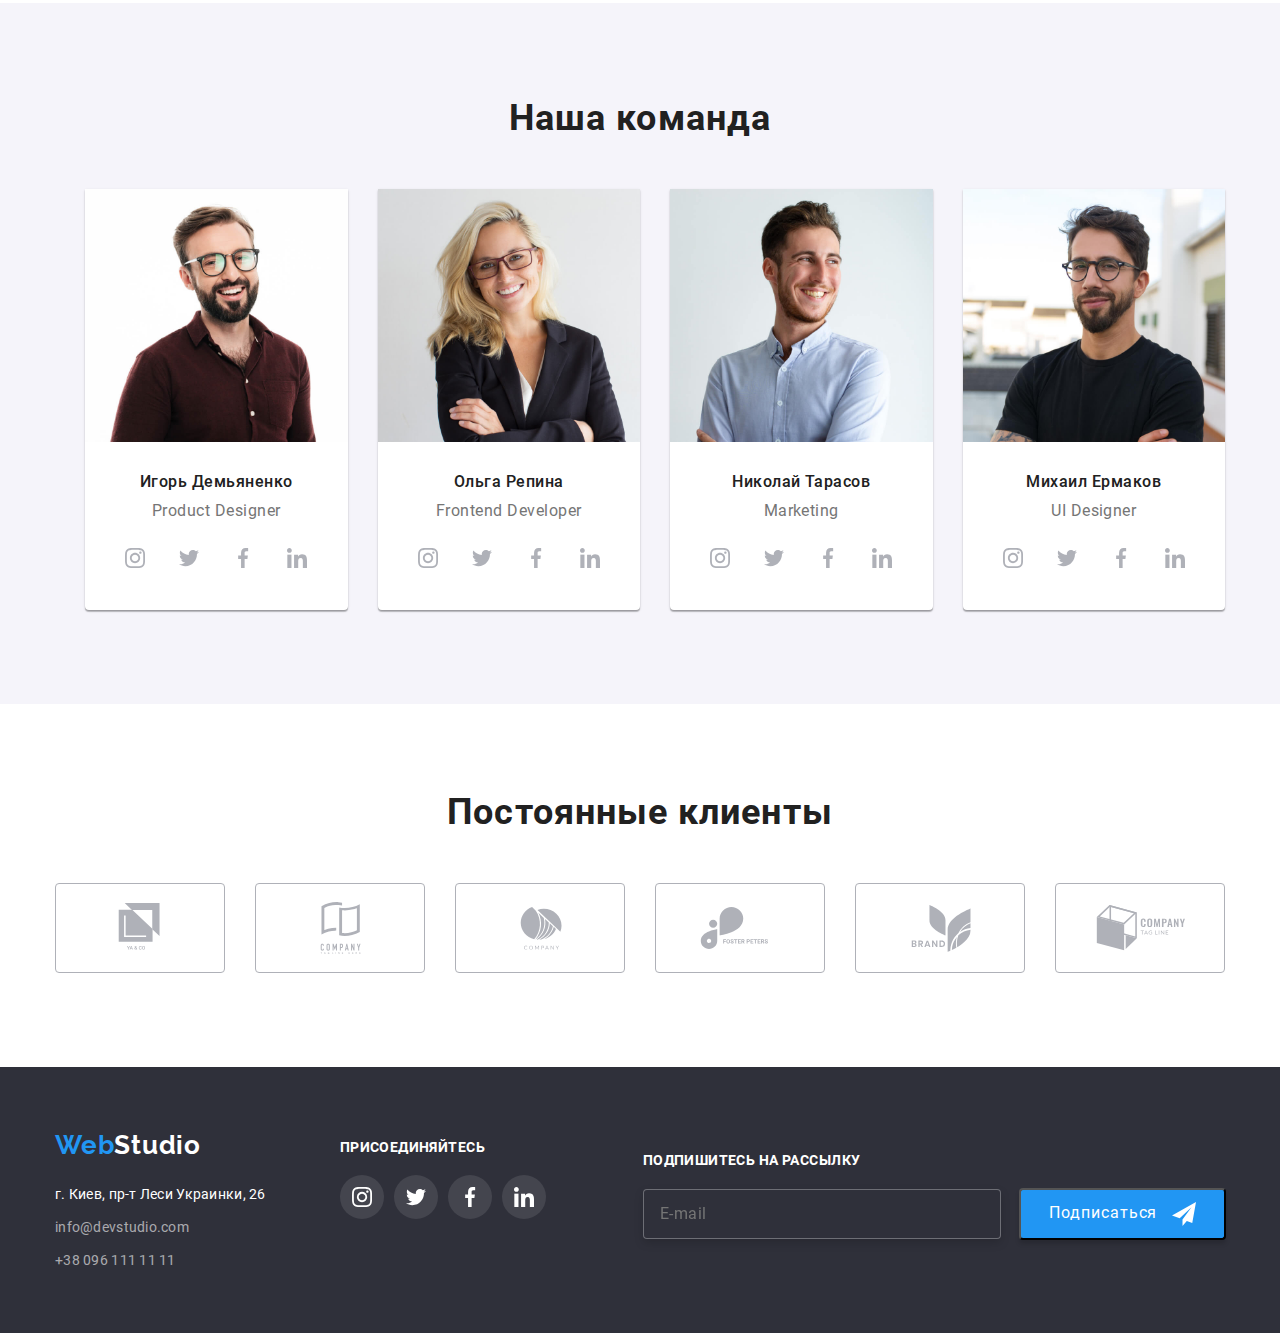
==== commit 8fa86976: "Update index.html" ====
--- a/index.html
+++ b/index.html
@@ -589,20 +589,22 @@
             
             <input class="footer-input"
             type="email" name="email" placeholder="E-mail">
-            <button class="footer-form-btn" type="submit"> 
-                Подписаться
-            
-               <svg class="icon-send">
-                   <use href="./images/sprite_.svg#icon-send"> </use>
-               </svg>   
-            </button> 
+
         </label>
-    
+
+
 
     </div>
 
         </form>
-
+        
+        <button class="footer-form-btn" type="submit"> 
+            Подписаться
+        
+           <svg class="icon-send">
+               <use href="./images/sprite_.svg#icon-send"> </use>
+           </svg>   
+        </button> 
 
 
     </div>
--- a/css/styles.css
+++ b/css/styles.css
@@ -313,6 +313,7 @@
 
 .form-group{
 position: relative;
+display: inline-block;
 }
 
 .footer-input{
@@ -346,14 +347,20 @@
 color: rgba(255, 255, 255, 0.6)
 }
 
+.footer-input .footer-form-btn{
+    display: inline;
+}
+
 .footer-form-btn{
+display: inline-block;   
 padding: 0;
 margin: 0;
-position: absolute;
-margin-left: 12px;
-left: 100%;
-top: 34px;    
-display: inline-block;    
+position: relative;
+ left: 66%;
+
+text-align: center;
+
+top: 31px;    
 
 vertical-align: middle;
 
@@ -782,21 +789,6 @@
 box-shadow: 0px 4px 4px rgba(0, 0, 0, 0.15);
 border-radius: 4px;}
 
-.modal{
-    display: block;
-
-    position: absolute;
-    top: 50%;
-    left: 50%;
-    transform: translate(-50%, -50%);
-    width: 528px;
-    min-height: 581px;
-    background-color: #FFFFFF;
-    margin: 0 auto;
-    box-shadow: 0 1px 3px rgba(0, 0, 0, 0.12), 0 1px 1px rgba(0, 0, 0, 0.14), 0 2px 1px rgba(0, 0, 0, 0.2);
-    border-radius: 4px;
-}
-
 .is-hidden{
     opacity: 0;
     visibility: hidden;
@@ -818,6 +810,7 @@
     border: 1px solid rgba(0, 0, 0, 0.1);
     border-radius: 50%;
     cursor: pointer;
+    transition: 250ms cubic-bezier(0.4, 0, 0.2, 1); 
 }  
 
 .close-window{
@@ -836,15 +829,20 @@
     top: 50%;
     left: 50%;
     transform: translate(-50%, -50%) scale(1);
-    
+    width: 528px;
+    height: 581px;
+   
     background-color: #fff;
 
     padding-left: 40px;
     padding-right: 40px;
-    padding-top: 52px;
-    padding-bottom: 0px;
-
-    transition: transform 500ms linear 500ms;
+    padding-top: 40px;
+    padding-bottom: 40px;
+
+    transition: 250ms cubic-bezier(0.4, 0, 0.2, 1); 
+
+    box-shadow: 0 1px 3px rgba(0, 0, 0, 0.12), 0 1px 1px rgba(0, 0, 0, 0.14), 0 2px 1px rgba(0, 0, 0, 0.2);
+    border-radius: 4px;
 }
 
 .modal-text{
@@ -884,7 +882,7 @@
 
 .modal__form-field-comment{
 display: block;
-margin-bottom: 20px;
+
 
 text-align: left;
 
@@ -910,7 +908,7 @@
     border: 1px solid rgba(33, 33, 33, 0.2);
     border-radius: 4px;
     padding-left: 42px;
-    transition: border-color 250ms linear;
+    transition: 250ms cubic-bezier(0.4, 0, 0.2, 1); 
     
   }
   
@@ -932,7 +930,7 @@
     width: 18px;
     height: 18px;
    
-    transition: background-color 250ms linear;
+    transition: 50ms cubic-bezier(0.4, 0, 0.2, 1); 
   }
 
   .modal-icon{
@@ -945,14 +943,16 @@
 }
 
   .modal__form-message {
+
     width: 100%;
     height: 120px;
     border: 1px solid rgba(33, 33, 33, 0.2);
     border-radius: 4px;
     padding: 12px 16px;
     margin-top: 4px;
+    margin-bottom: 20px;
     resize: none;
-    transition: border-color 250ms linear;
+    transition: 250ms cubic-bezier(0.4, 0, 0.2, 1); 
   }
   
   .modal__form-message:focus {
@@ -962,24 +962,33 @@
   
   
   .modal__form-policy-text {
-      margin-top: 20px;
+    padding: 0;
+    margin-top: 20px;
     margin-bottom: 30px;
+    color: #757575;
+
   }
 
   .modal__form-policy-text::before {
     display: inline-block;
-    width: 16px;
-    height: 16px;
+    width: 14px;
+    height: 14px;
     outline: 1px solid #000;
     content: "";
     margin-right: 10px;
+    font-family: Roboto;
+   
+    color: #757575;
+
   }
   
   .modal__form-policy:checked + .modal__form-policy-text::before {
     background-color:#2196F3;
     outline: 1px solid #2196F3;
     border: 1px solid #2196F3;
-    background-image: url("../sprite_/check.svg");
+    background-position: center;
+    vertical-align: middle;
+    background-image: url("../images/icon_check.svg");
   } 
  
   .modal__form-btn {
@@ -1003,6 +1012,8 @@
     box-shadow: 0px 4px 4px rgba(0, 0, 0, 0.15);
     border-radius: 4px;
     border:  #2196F3;
+
+    transition: 250ms cubic-bezier(0.4, 0, 0.2, 1); 
   }
   
   .modal__form-btn:hover,
@@ -1241,6 +1252,7 @@
     width: 20px;
     height: 20px;
     fill: #AFB1B8;
+    transition: 250ms cubic-bezier(0.4, 0, 0.2, 1); 
 }
 
 .social-list-link:hover, 
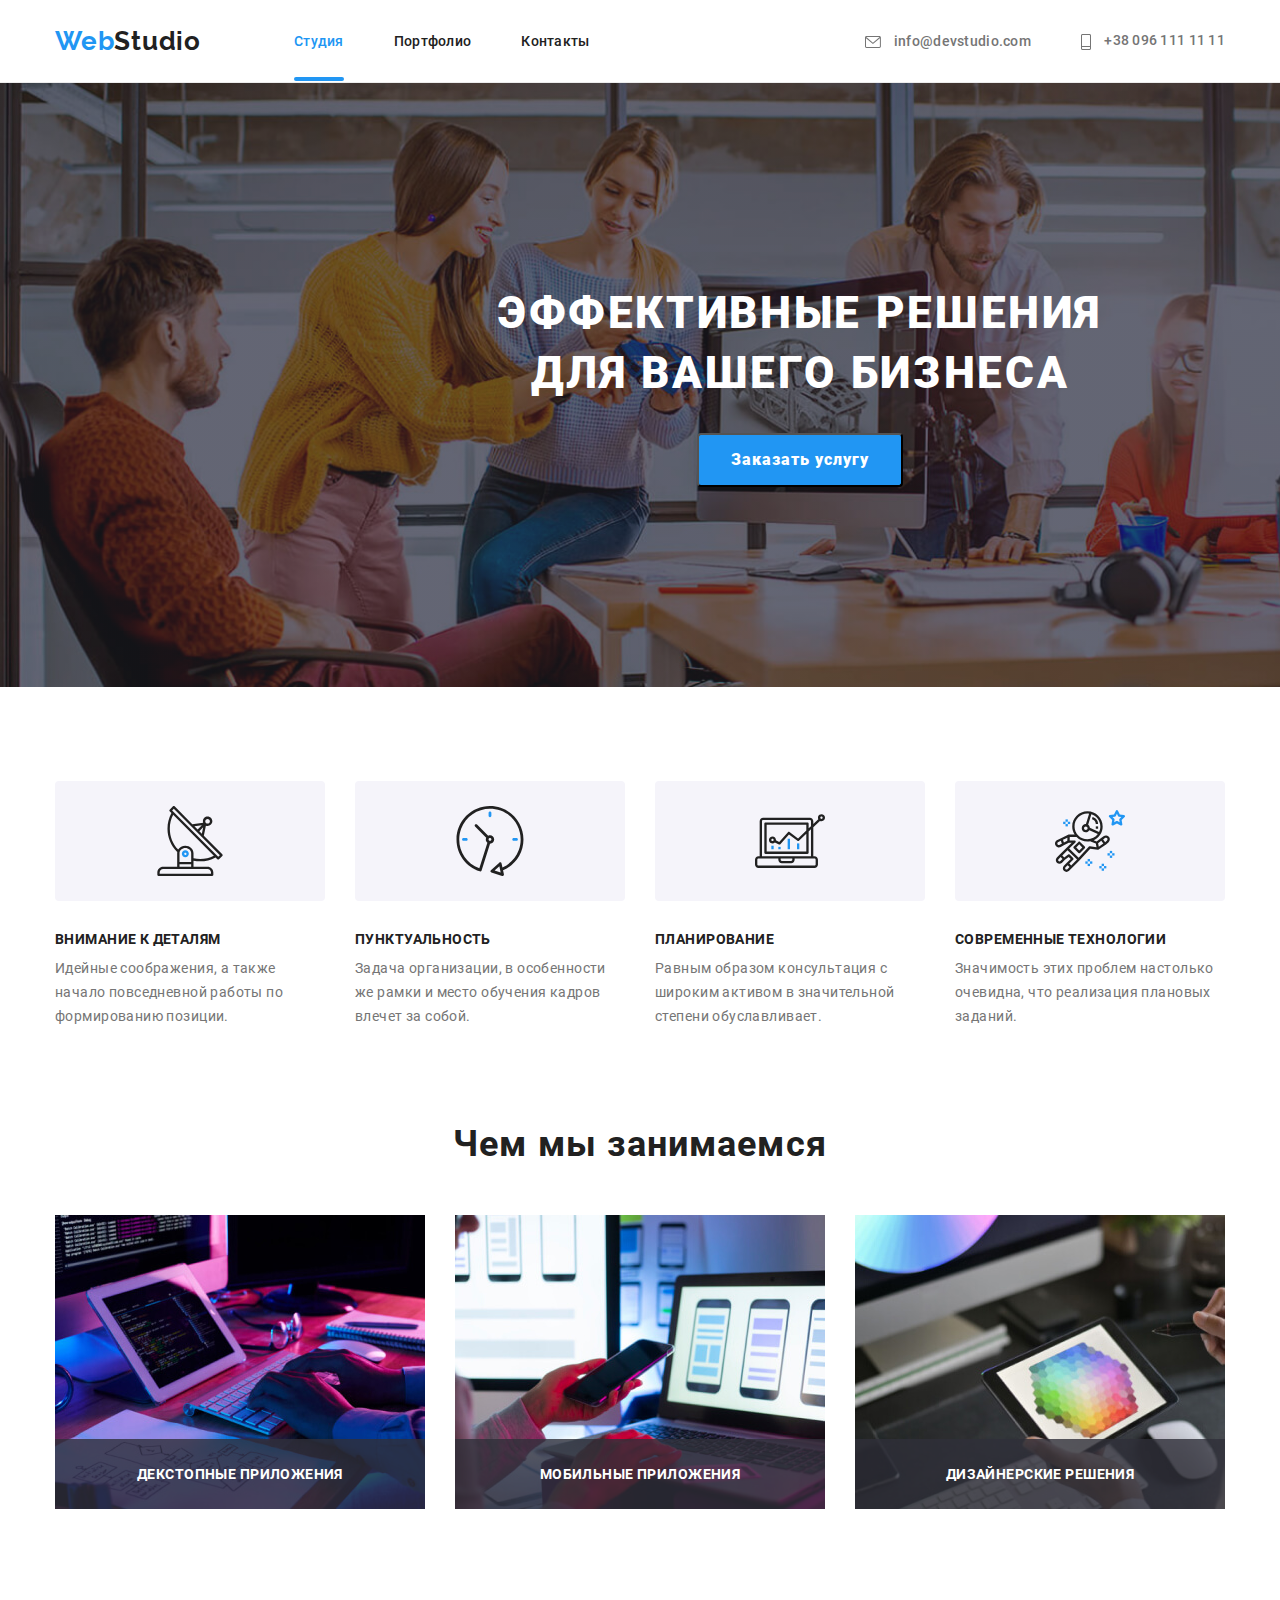
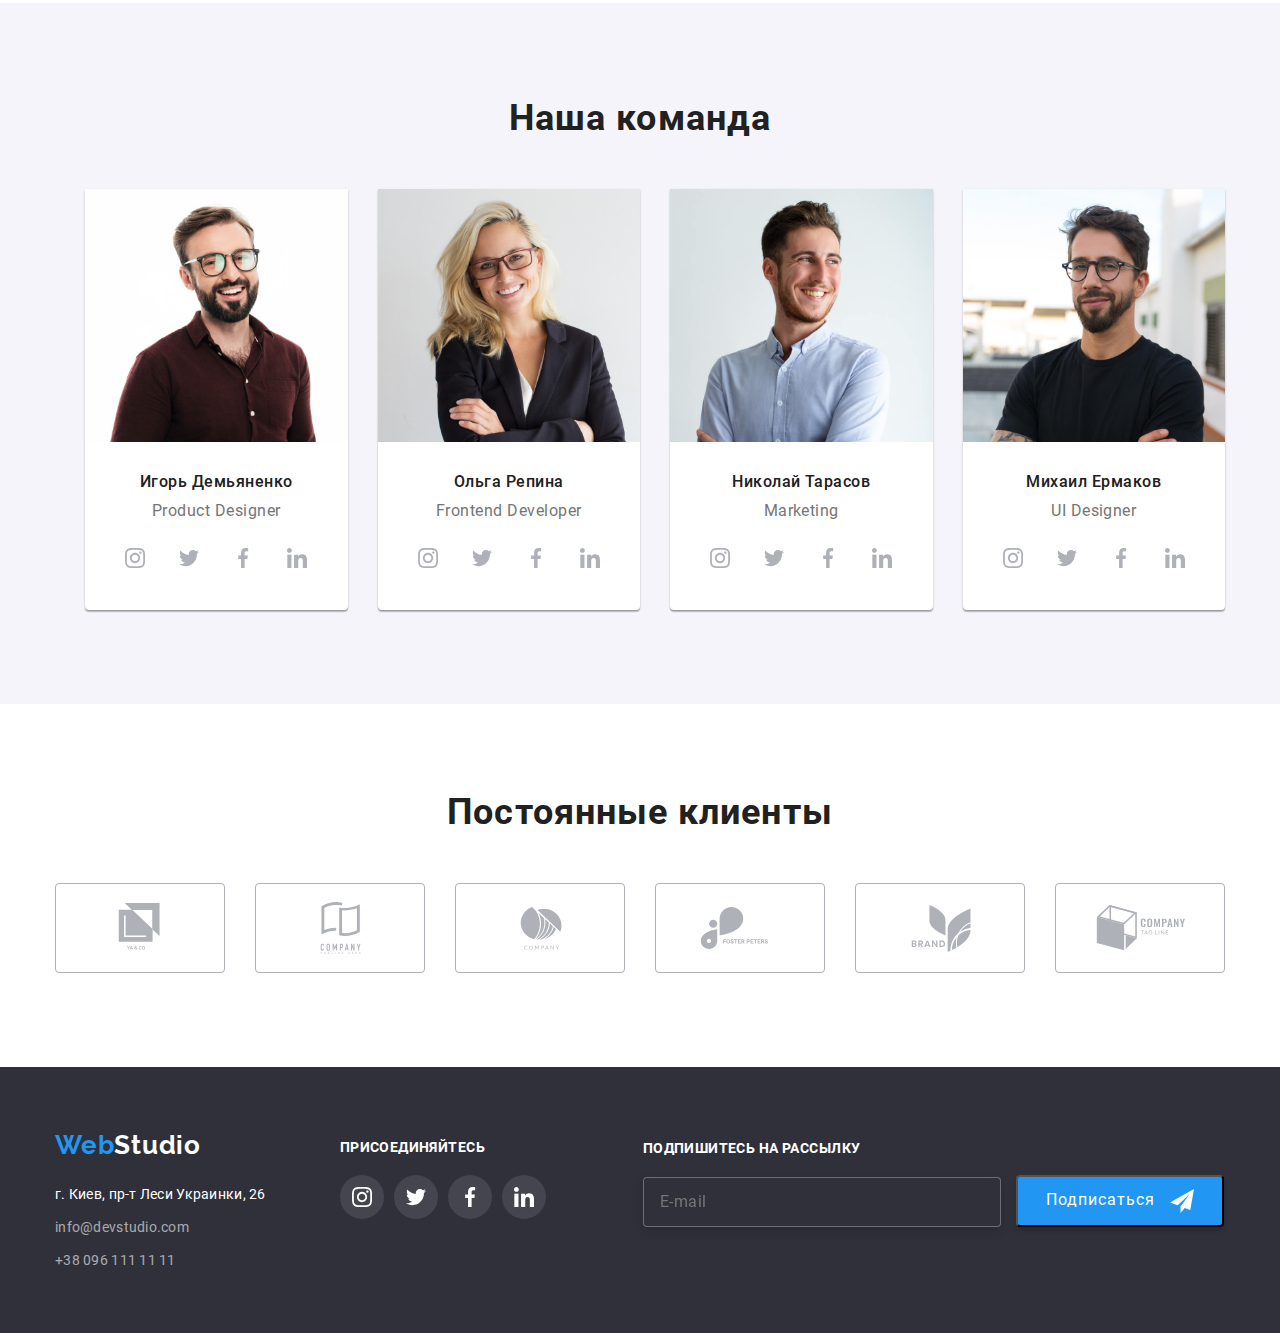
==== commit 3ffeab68: "Update index.html" ====
--- a/index.html
+++ b/index.html
@@ -592,12 +592,6 @@
 
         </label>
 
-
-
-    </div>
-
-        </form>
-        
         <button class="footer-form-btn" type="submit"> 
             Подписаться
         
@@ -607,6 +601,12 @@
         </button> 
 
 
+
+    </div>
+
+        </form>
+        
+       
     </div>
 
 
--- a/css/styles.css
+++ b/css/styles.css
@@ -292,7 +292,7 @@
     margin: 0;
     padding: 0;
     margin-top: 12px;
-    width: 570px;
+   
     display: inline-block;
 
 }
@@ -312,7 +312,8 @@
 }
 
 .form-group{
-position: relative;
+box-sizing: border-box;
+position: absolute;
 display: inline-block;
 }
 
@@ -356,11 +357,11 @@
 padding: 0;
 margin: 0;
 position: relative;
- left: 66%;
+left: 180%;
 
 text-align: center;
 
-top: 31px;    
+top: 34px;    
 
 vertical-align: middle;
 
@@ -967,6 +968,13 @@
     margin-bottom: 30px;
     color: #757575;
 
+    font-family: Roboto;
+    font-style: normal;
+    font-weight: normal;
+    font-size: 14px;
+    line-height: 1.714;
+    letter-spacing: 0.03em;
+
   }
 
   .modal__form-policy-text::before {
@@ -976,7 +984,13 @@
     outline: 1px solid #000;
     content: "";
     margin-right: 10px;
+    
     font-family: Roboto;
+    font-style: normal;
+    font-weight: normal;
+    font-size: 14px;
+    line-height: 1.714;
+    letter-spacing: 0.03em;
    
     color: #757575;
 
